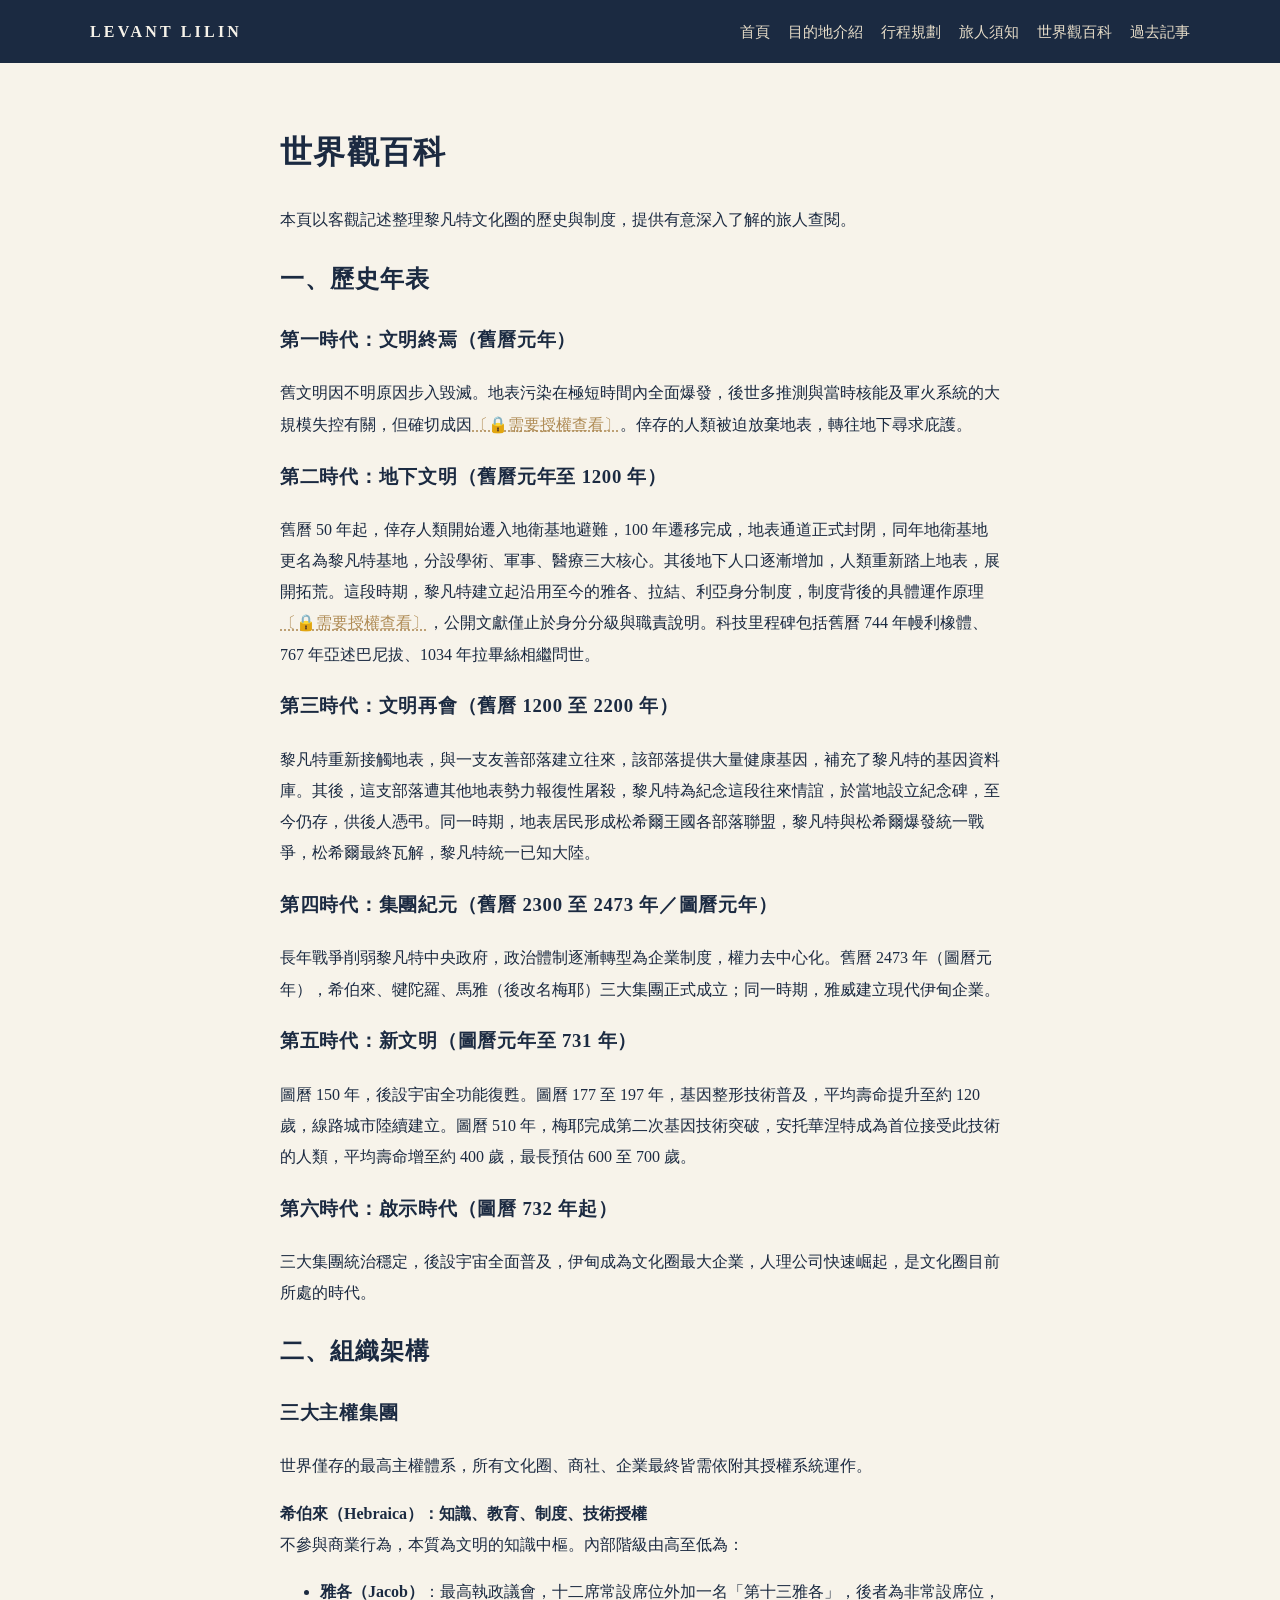
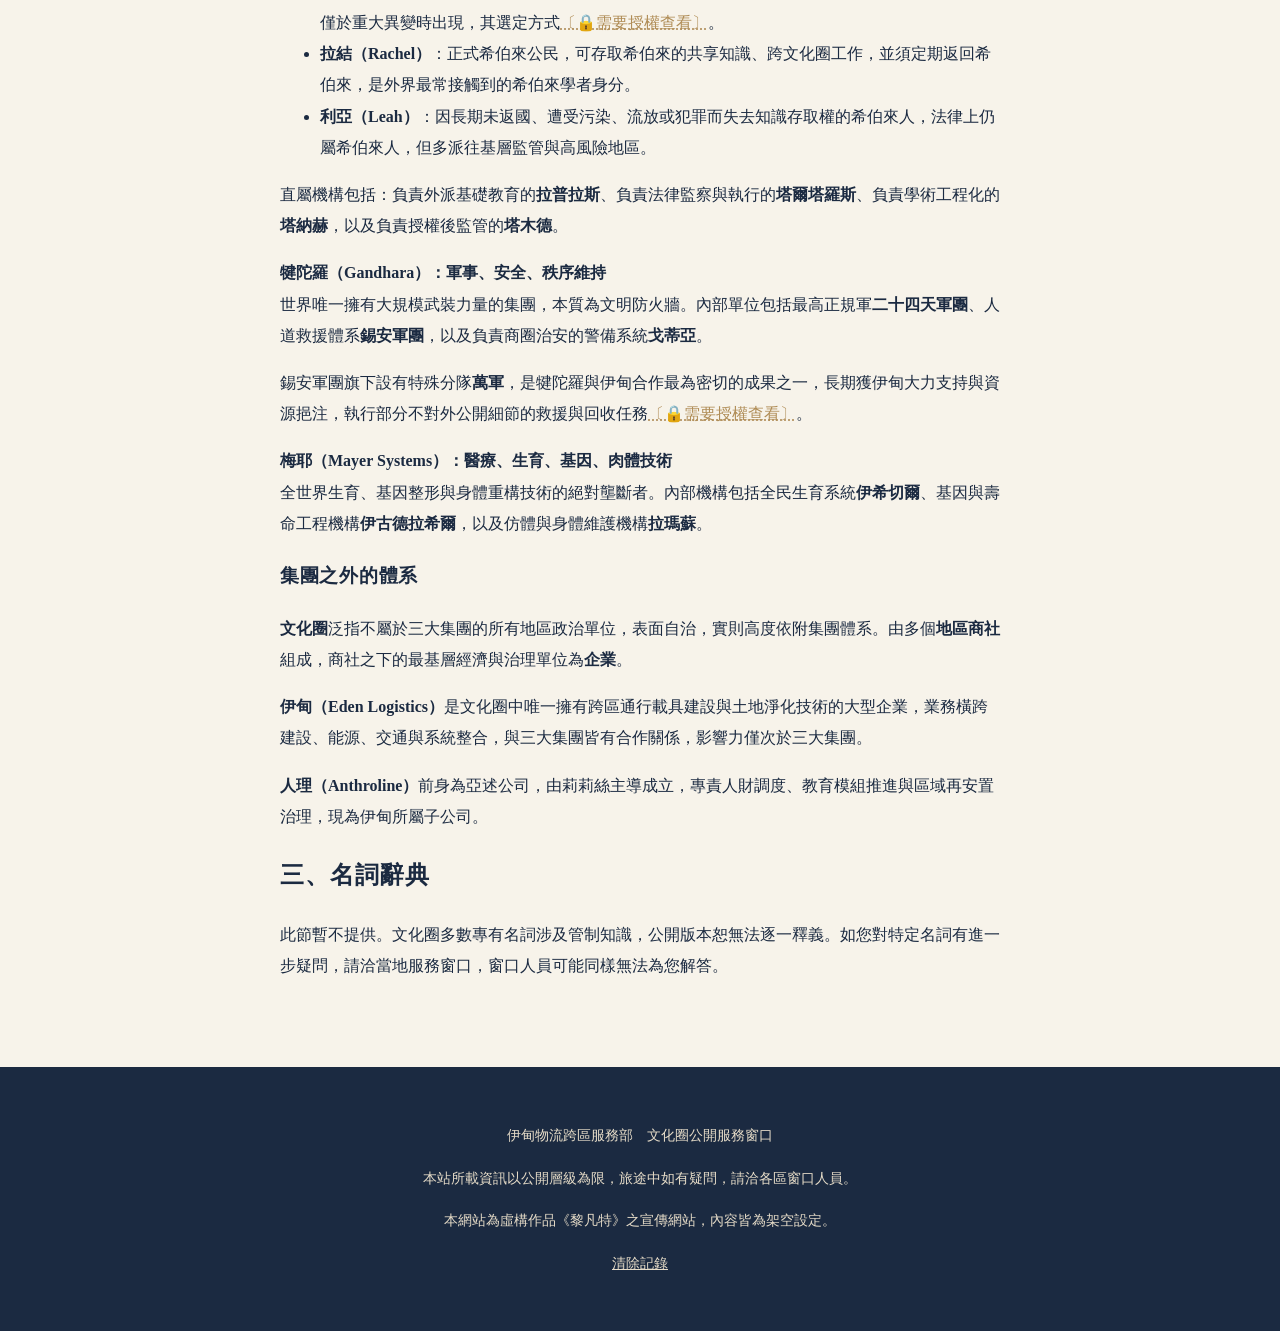
==== wiki.html @ 75d7ca7c "建立黎凡特靜態網站初版 Co-Authored-By: Claude Sonnet 5.5 <noreply@anthropic.com> Claude-Session: https://claude" ====
<!doctype html>
<html lang="zh-Hant"><head><meta charset="utf-8">
<meta name="viewport" content="width=device-width,initial-scale=1">
<meta name="robots" content="noindex">
<title>世界觀百科｜黎凡特文化圈・旅人指南</title>
<link rel="stylesheet" href="assets/style.css"></head>
<body data-page="wiki">
<header class="site"><div class="bar"><a class="brand" href="index.html">LEVANT LILIN</a><nav><a href="index.html">首頁</a><a href="destinations.html">目的地介紹</a><a href="itinerary.html">行程規劃</a><a href="rules.html">旅人須知</a><a href="wiki.html">世界觀百科</a><a href="chronicle.html">過去記事</a><a href="archive.html" class="needs-archive" style="display:none">機密檔案室</a></nav></div></header>

<main><h1>世界觀百科</h1>
<p>本頁以客觀記述整理黎凡特文化圈的歷史與制度，提供有意深入了解的旅人查閱。</p>
<h2>一、歷史年表</h2>
<h3>第一時代：文明終焉（舊曆元年）</h3>
<p>舊文明因不明原因步入毀滅。地表污染在極短時間內全面爆發，後世多推測與當時核能及軍火系統的大規模失控有關，但確切成因<a href="#" class="lock" data-lock="l1">〔🔒需要授權查看〕</a>。倖存的人類被迫放棄地表，轉往地下尋求庇護。</p>
<h3>第二時代：地下文明（舊曆元年至 1200 年）</h3>
<p>舊曆 50 年起，倖存人類開始遷入地衛基地避難，100 年遷移完成，地表通道正式封閉，同年地衛基地更名為黎凡特基地，分設學術、軍事、醫療三大核心。其後地下人口逐漸增加，人類重新踏上地表，展開拓荒。這段時期，黎凡特建立起沿用至今的雅各、拉結、利亞身分制度，制度背後的具體運作原理<a href="#" class="lock" data-lock="l2">〔🔒需要授權查看〕</a>，公開文獻僅止於身分分級與職責說明。科技里程碑包括舊曆 744 年幔利橡體、767 年亞述巴尼拔、1034 年拉畢絲相繼問世。</p>
<h3>第三時代：文明再會（舊曆 1200 至 2200 年）</h3>
<p>黎凡特重新接觸地表，與一支友善部落建立往來，該部落提供大量健康基因，補充了黎凡特的基因資料庫。其後，這支部落遭其他地表勢力報復性屠殺，黎凡特為紀念這段往來情誼，於當地設立紀念碑，至今仍存，供後人憑弔。同一時期，地表居民形成松希爾王國各部落聯盟，黎凡特與松希爾爆發統一戰爭，松希爾最終瓦解，黎凡特統一已知大陸。</p>
<h3>第四時代：集團紀元（舊曆 2300 至 2473 年／圖曆元年）</h3>
<p>長年戰爭削弱黎凡特中央政府，政治體制逐漸轉型為企業制度，權力去中心化。舊曆 2473 年（圖曆元年），希伯來、犍陀羅、馬雅（後改名梅耶）三大集團正式成立；同一時期，雅威建立現代伊甸企業。</p>
<h3>第五時代：新文明（圖曆元年至 731 年）</h3>
<p>圖曆 150 年，後設宇宙全功能復甦。圖曆 177 至 197 年，基因整形技術普及，平均壽命提升至約 120 歲，線路城市陸續建立。圖曆 510 年，梅耶完成第二次基因技術突破，安托華涅特成為首位接受此技術的人類，平均壽命增至約 400 歲，最長預估 600 至 700 歲。</p>
<h3>第六時代：啟示時代（圖曆 732 年起）</h3>
<p>三大集團統治穩定，後設宇宙全面普及，伊甸成為文化圈最大企業，人理公司快速崛起，是文化圈目前所處的時代。</p>
<h2>二、組織架構</h2>
<h3>三大主權集團</h3>
<p>世界僅存的最高主權體系，所有文化圈、商社、企業最終皆需依附其授權系統運作。</p>
<p><strong>希伯來（Hebraica）：知識、教育、制度、技術授權</strong><br>不參與商業行為，本質為文明的知識中樞。內部階級由高至低為：</p>
<ul>
<li><strong>雅各（Jacob）</strong>：最高執政議會，十二席常設席位外加一名「第十三雅各」，後者為非常設席位，僅於重大異變時出現，其選定方式<a href="#" class="lock" data-lock="l3">〔🔒需要授權查看〕</a>。</li>
<li><strong>拉結（Rachel）</strong>：正式希伯來公民，可存取希伯來的共享知識、跨文化圈工作，並須定期返回希伯來，是外界最常接觸到的希伯來學者身分。</li>
<li><strong>利亞（Leah）</strong>：因長期未返國、遭受污染、流放或犯罪而失去知識存取權的希伯來人，法律上仍屬希伯來人，但多派往基層監管與高風險地區。</li></ul>
<p>直屬機構包括：負責外派基礎教育的<strong>拉普拉斯</strong>、負責法律監察與執行的<strong>塔爾塔羅斯</strong>、負責學術工程化的<strong>塔納赫</strong>，以及負責授權後監管的<strong>塔木德</strong>。</p>
<p><strong>犍陀羅（Gandhara）：軍事、安全、秩序維持</strong><br>世界唯一擁有大規模武裝力量的集團，本質為文明防火牆。內部單位包括最高正規軍<strong>二十四天軍團</strong>、人道救援體系<strong>錫安軍團</strong>，以及負責商圈治安的警備系統<strong>戈蒂亞</strong>。</p>
<p>錫安軍團旗下設有特殊分隊<strong>萬軍</strong>，是犍陀羅與伊甸合作最為密切的成果之一，長期獲伊甸大力支持與資源挹注，執行部分不對外公開細節的救援與回收任務<a href="#" class="lock" data-lock="l4">〔🔒需要授權查看〕</a>。</p>
<p><strong>梅耶（Mayer Systems）：醫療、生育、基因、肉體技術</strong><br>全世界生育、基因整形與身體重構技術的絕對壟斷者。內部機構包括全民生育系統<strong>伊希切爾</strong>、基因與壽命工程機構<strong>伊古德拉希爾</strong>，以及仿體與身體維護機構<strong>拉瑪蘇</strong>。</p>
<h3>集團之外的體系</h3>
<p><strong>文化圈</strong>泛指不屬於三大集團的所有地區政治單位，表面自治，實則高度依附集團體系。由多個<strong>地區商社</strong>組成，商社之下的最基層經濟與治理單位為<strong>企業</strong>。</p>
<p><strong>伊甸（Eden Logistics）</strong>是文化圈中唯一擁有跨區通行載具建設與土地淨化技術的大型企業，業務橫跨建設、能源、交通與系統整合，與三大集團皆有合作關係，影響力僅次於三大集團。</p>
<p><strong>人理（Anthroline）</strong>前身為亞述公司，由莉莉絲主導成立，專責人財調度、教育模組推進與區域再安置治理，現為伊甸所屬子公司。</p>
<h2>三、名詞辭典</h2>
<p>此節暫不提供。文化圈多數專有名詞涉及管制知識，公開版本恕無法逐一釋義。如您對特定名詞有進一步疑問，請洽當地服務窗口，窗口人員可能同樣無法為您解答。</p></main>
<footer class="site">
<p>伊甸物流跨區服務部　文化圈公開服務窗口</p>
<p>本站所載資訊以公開層級為限，旅途中如有疑問，請洽各區窗口人員。</p>
<p>本網站為虛構作品《黎凡特》之宣傳網站，內容皆為架空設定。</p>
<p><a href="#" id="reset">清除記錄</a></p>
</footer>
<script src="assets/site.js"></script>
</body></html>
---- assets/style.css ----
:root{
  --bg:#F7F3EA;--sand:#E6DCC8;--gold:#B08D57;--ink:#1B2A41;--teal:#2F5D62;
  --text:#1B2A41;--link:#2F5D62;--head-bg:#1B2A41;--head-text:#F7F3EA;
}
body.corrupt{
  --bg:#0d0a0a;--sand:#241616;--gold:#b3202a;--ink:#d9cdb8;--teal:#7fa38a;
  --text:#cbbfa9;--link:#b3202a;--head-bg:#150b0b;--head-text:#d9cdb8;
}
*{box-sizing:border-box}
html{scroll-behavior:smooth}
body{margin:0;background:var(--bg);color:var(--text);
  font-family:"Noto Serif TC","Songti TC","PMingLiU",serif;line-height:1.95;
  transition:background .6s,color .6s}
a{color:var(--link)}
header.site{background:var(--head-bg);color:var(--head-text);padding:16px 20px}
header.site .bar{max-width:1100px;margin:0 auto;display:flex;flex-wrap:wrap;
  justify-content:space-between;align-items:center;gap:10px}
header.site .brand{letter-spacing:.2em;font-weight:600;color:var(--head-text);text-decoration:none}
header.site nav a{color:var(--sand);text-decoration:none;margin-left:18px;font-size:.95rem}
header.site nav a:hover{color:var(--gold)}
body.corrupt header.site nav a{color:#9c8c74}
.hero{background:linear-gradient(135deg,#1B2A41 0%,#2F5D62 60%,#B08D57 100%);
  color:#F7F3EA;text-align:center;padding:110px 20px;transition:background .6s}
body.corrupt .hero{background:linear-gradient(135deg,#0d0a0a 0%,#3a0f12 60%,#7a1018 100%)}
.hero h1{letter-spacing:.2em;margin:0 0 14px;font-size:2rem}
.hero p{color:var(--sand);margin:0 0 24px}
.btn{display:inline-block;background:#F7F3EA;color:#1B2A41;padding:8px 22px;
  text-decoration:none;border:0;cursor:pointer;font:inherit}
.btn.dark{background:var(--ink);color:var(--bg)}
main{max-width:760px;margin:0 auto;padding:36px 20px 70px}
h1,h2,h3{font-weight:600;letter-spacing:.04em}
blockquote{margin:22px 0;padding:6px 18px;border-left:3px solid var(--gold);background:rgba(176,141,87,.12)}
hr{border:0;border-top:1px solid var(--gold);margin:30px 0}
table{border-collapse:collapse;width:100%;margin:18px 0}
th,td{border:1px solid var(--gold);padding:8px 10px;text-align:left;vertical-align:top}
.sub{opacity:.8;font-style:italic}
a.lock{color:var(--gold);cursor:pointer;text-decoration:underline dotted}
span.revealed{color:var(--gold);border-bottom:1px solid var(--gold)}
footer.site{background:var(--head-bg);color:var(--sand);text-align:center;
  padding:40px 20px;font-size:.9rem}
footer.site a{color:var(--sand)}
/* 機密檔案室 */
.archive{color:#e8e1cf}
body:not(.corrupt) .archive{color:var(--text)}
.tier{margin:28px 0;padding:16px 20px;border:1px solid var(--gold);background:rgba(0,0,0,.25)}
.tier h3{margin-top:0}
.tier .masked{letter-spacing:.08em;word-break:break-all;color:#8a7c66}
/* 彈窗 */
#modal{position:fixed;inset:0;background:rgba(0,0,0,.72);display:none;
  align-items:center;justify-content:center;z-index:50;padding:16px}
#modal.open{display:flex}
#modal .box{background:#171210;color:#e8e1cf;max-width:620px;width:100%;
  max-height:90vh;overflow:auto;padding:24px 26px;border:1px solid #b08d57}
#modal h3{margin-top:0;color:#e8c98f}
#modal button{font:inherit;background:#b08d57;color:#171210;border:0;padding:6px 16px;
  cursor:pointer;margin:6px 6px 0 0}
#modal button.ghost{background:transparent;color:#b08d57;border:1px solid #b08d57}
#modal canvas{width:100%;background:#0b0908;border:1px solid #3a2f24}
#modal select,#modal input[type=range]{font:inherit}
#modal table{color:#e8c98f}
#modal .msg{margin-top:12px;min-height:1.6em;color:#e8c98f}
#modal .bad{color:#e07a7a}
#modal .ok{color:#8fd1a3}
.edge,.card{display:flex;align-items:center;gap:10px;margin:6px 0}
@keyframes glitch{0%{filter:none}20%{filter:hue-rotate(90deg) contrast(1.6);transform:translateX(3px)}
  40%{filter:invert(1);transform:translateX(-4px)}60%{filter:none}80%{filter:hue-rotate(200deg);
  transform:skewX(2deg)}100%{filter:none;transform:none}}
body.glitching{animation:glitch .9s linear}
@media(max-width:600px){header.site nav a{margin:0 12px 0 0}.hero h1{font-size:1.5rem}}
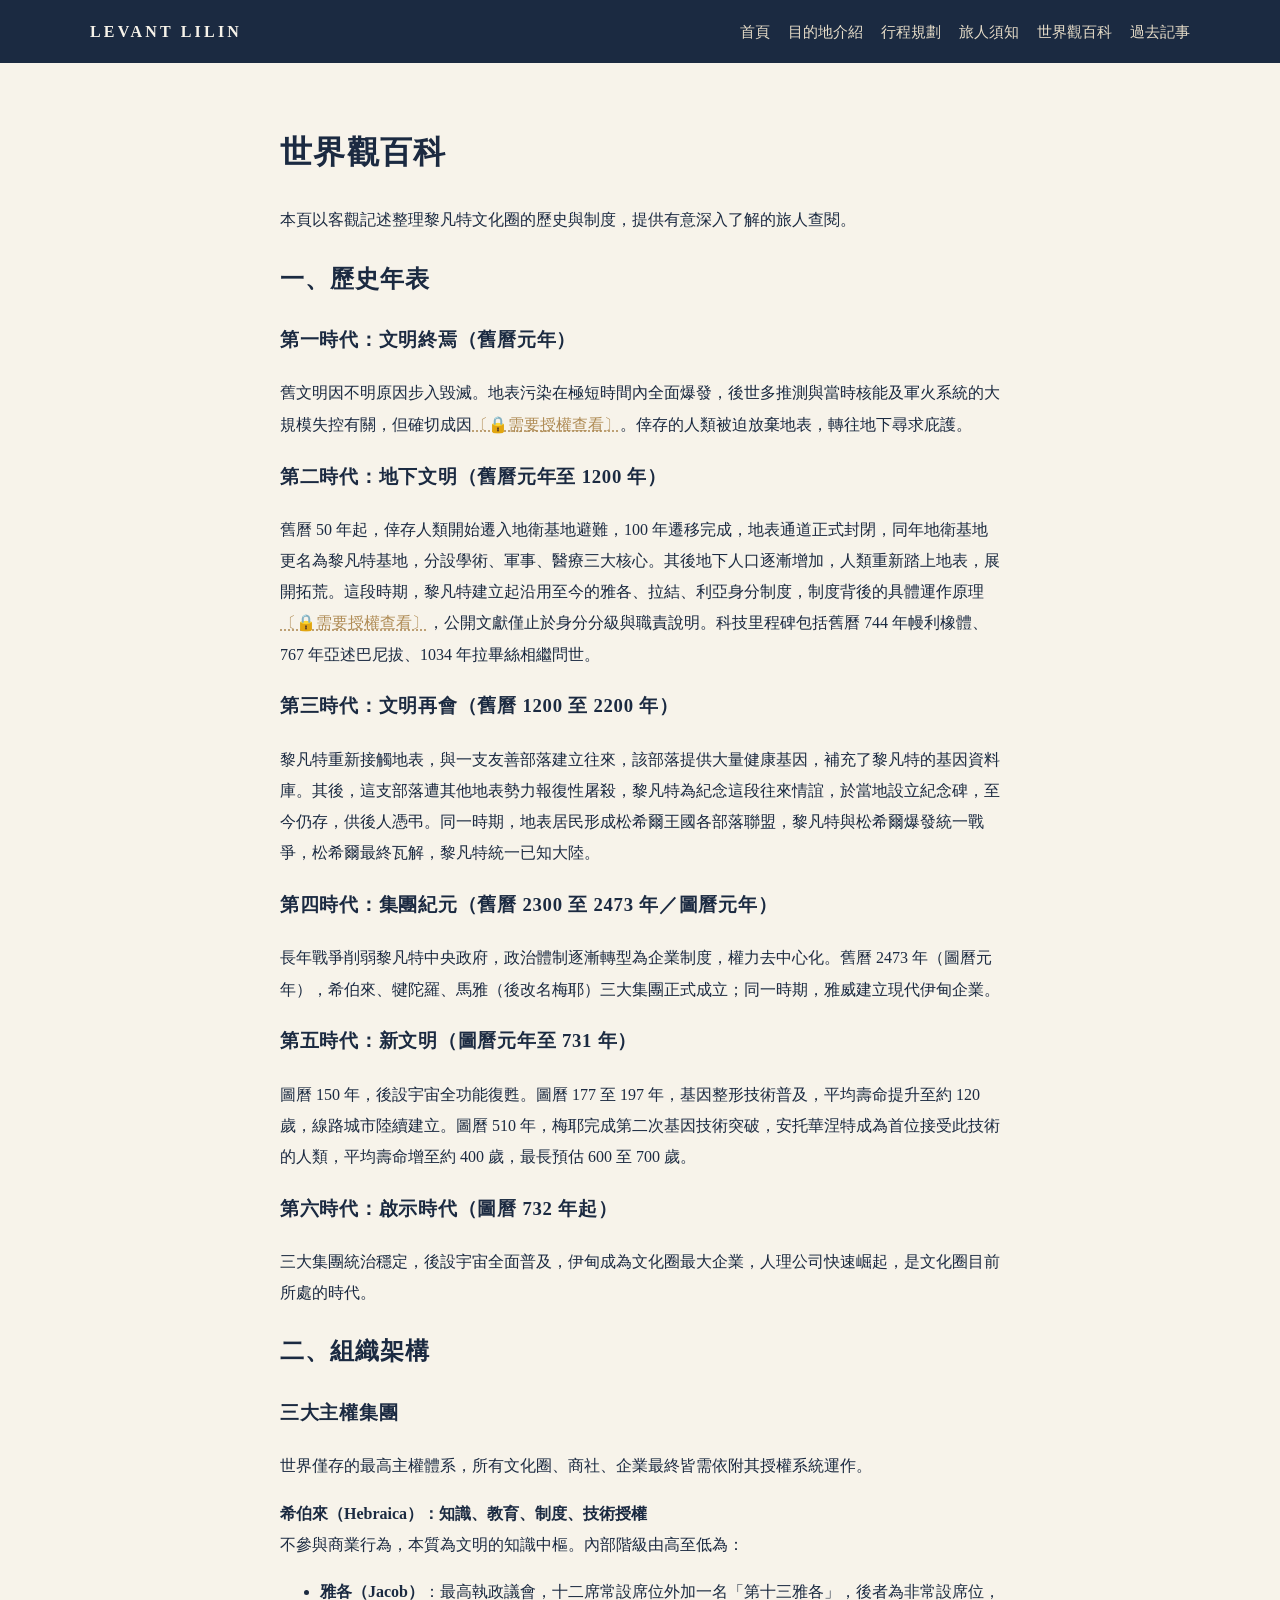
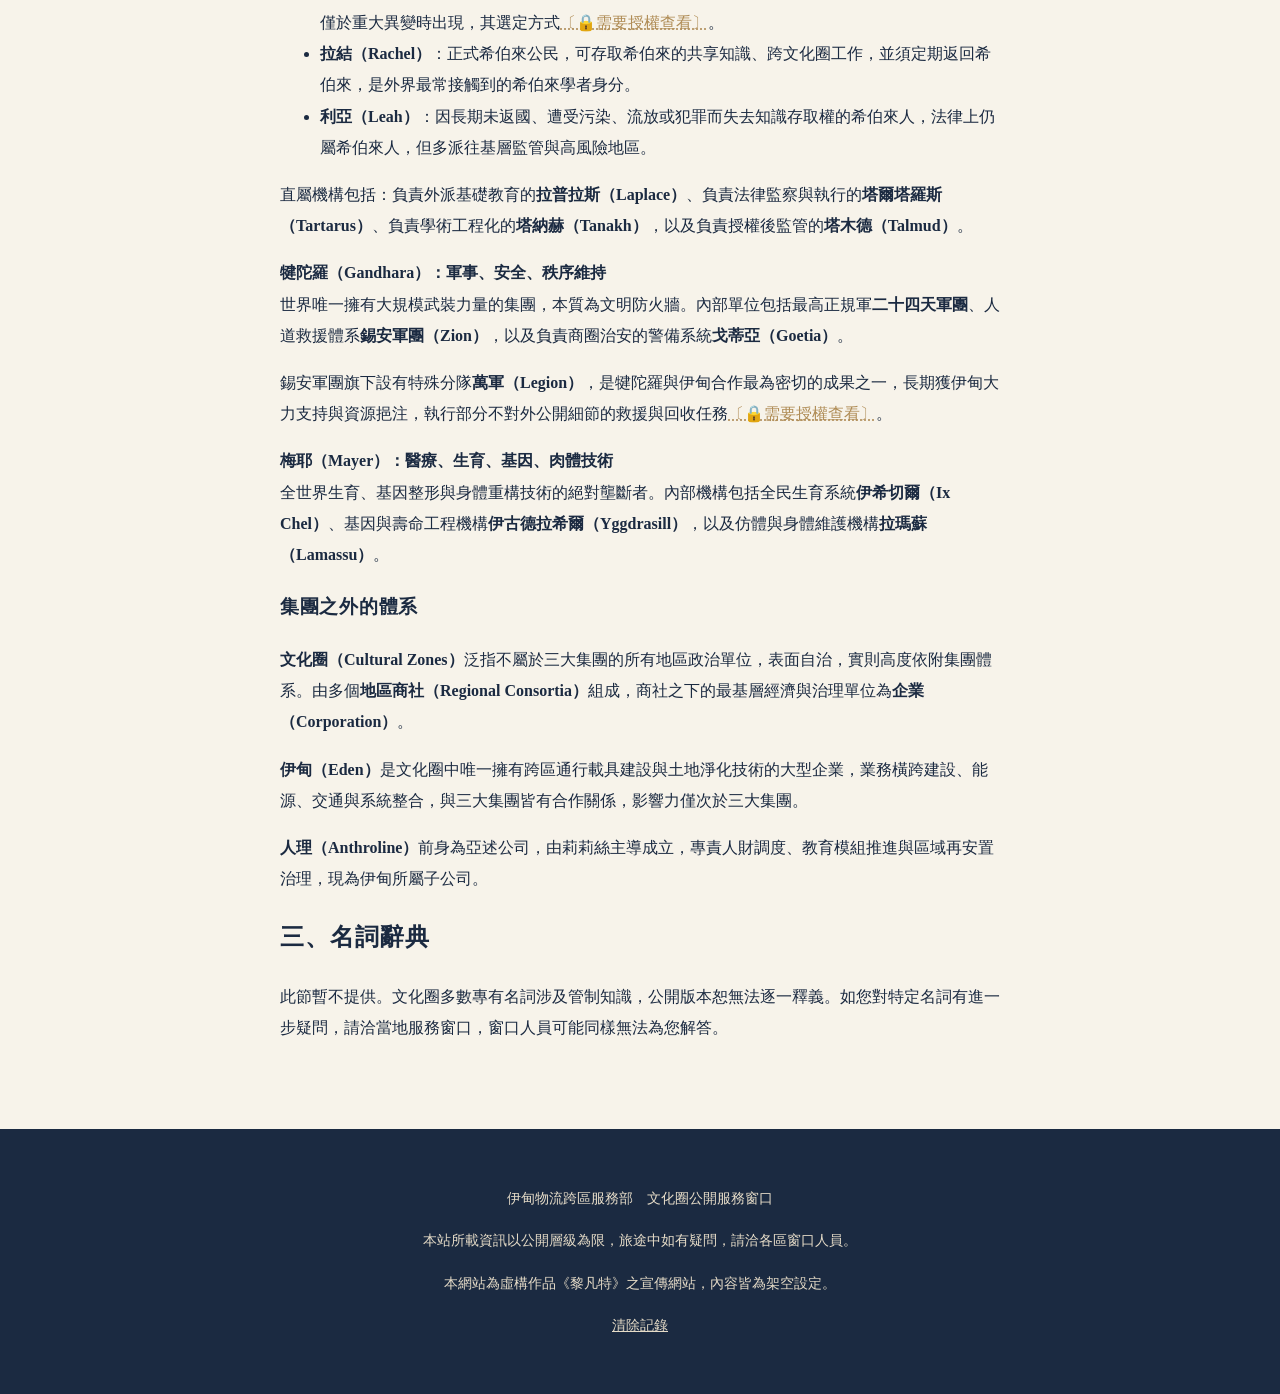
==== commit d9785aee: "百科英文名稱依原稿標註，移除自加的 Systems、Logistics Co-Authored-By: Claude Sonnet 5.5 <noreply@anthropic.com> Claude" ====
--- a/wiki.html
+++ b/wiki.html
@@ -30,13 +30,13 @@
 <li><strong>雅各（Jacob）</strong>：最高執政議會，十二席常設席位外加一名「第十三雅各」，後者為非常設席位，僅於重大異變時出現，其選定方式<a href="#" class="lock" data-lock="l3">〔🔒需要授權查看〕</a>。</li>
 <li><strong>拉結（Rachel）</strong>：正式希伯來公民，可存取希伯來的共享知識、跨文化圈工作，並須定期返回希伯來，是外界最常接觸到的希伯來學者身分。</li>
 <li><strong>利亞（Leah）</strong>：因長期未返國、遭受污染、流放或犯罪而失去知識存取權的希伯來人，法律上仍屬希伯來人，但多派往基層監管與高風險地區。</li></ul>
-<p>直屬機構包括：負責外派基礎教育的<strong>拉普拉斯</strong>、負責法律監察與執行的<strong>塔爾塔羅斯</strong>、負責學術工程化的<strong>塔納赫</strong>，以及負責授權後監管的<strong>塔木德</strong>。</p>
-<p><strong>犍陀羅（Gandhara）：軍事、安全、秩序維持</strong><br>世界唯一擁有大規模武裝力量的集團，本質為文明防火牆。內部單位包括最高正規軍<strong>二十四天軍團</strong>、人道救援體系<strong>錫安軍團</strong>，以及負責商圈治安的警備系統<strong>戈蒂亞</strong>。</p>
-<p>錫安軍團旗下設有特殊分隊<strong>萬軍</strong>，是犍陀羅與伊甸合作最為密切的成果之一，長期獲伊甸大力支持與資源挹注，執行部分不對外公開細節的救援與回收任務<a href="#" class="lock" data-lock="l4">〔🔒需要授權查看〕</a>。</p>
-<p><strong>梅耶（Mayer Systems）：醫療、生育、基因、肉體技術</strong><br>全世界生育、基因整形與身體重構技術的絕對壟斷者。內部機構包括全民生育系統<strong>伊希切爾</strong>、基因與壽命工程機構<strong>伊古德拉希爾</strong>，以及仿體與身體維護機構<strong>拉瑪蘇</strong>。</p>
+<p>直屬機構包括：負責外派基礎教育的<strong>拉普拉斯（Laplace）</strong>、負責法律監察與執行的<strong>塔爾塔羅斯（Tartarus）</strong>、負責學術工程化的<strong>塔納赫（Tanakh）</strong>，以及負責授權後監管的<strong>塔木德（Talmud）</strong>。</p>
+<p><strong>犍陀羅（Gandhara）：軍事、安全、秩序維持</strong><br>世界唯一擁有大規模武裝力量的集團，本質為文明防火牆。內部單位包括最高正規軍<strong>二十四天軍團</strong>、人道救援體系<strong>錫安軍團（Zion）</strong>，以及負責商圈治安的警備系統<strong>戈蒂亞（Goetia）</strong>。</p>
+<p>錫安軍團旗下設有特殊分隊<strong>萬軍（Legion）</strong>，是犍陀羅與伊甸合作最為密切的成果之一，長期獲伊甸大力支持與資源挹注，執行部分不對外公開細節的救援與回收任務<a href="#" class="lock" data-lock="l4">〔🔒需要授權查看〕</a>。</p>
+<p><strong>梅耶（Mayer）：醫療、生育、基因、肉體技術</strong><br>全世界生育、基因整形與身體重構技術的絕對壟斷者。內部機構包括全民生育系統<strong>伊希切爾（Ix Chel）</strong>、基因與壽命工程機構<strong>伊古德拉希爾（Yggdrasill）</strong>，以及仿體與身體維護機構<strong>拉瑪蘇（Lamassu）</strong>。</p>
 <h3>集團之外的體系</h3>
-<p><strong>文化圈</strong>泛指不屬於三大集團的所有地區政治單位，表面自治，實則高度依附集團體系。由多個<strong>地區商社</strong>組成，商社之下的最基層經濟與治理單位為<strong>企業</strong>。</p>
-<p><strong>伊甸（Eden Logistics）</strong>是文化圈中唯一擁有跨區通行載具建設與土地淨化技術的大型企業，業務橫跨建設、能源、交通與系統整合，與三大集團皆有合作關係，影響力僅次於三大集團。</p>
+<p><strong>文化圈（Cultural Zones）</strong>泛指不屬於三大集團的所有地區政治單位，表面自治，實則高度依附集團體系。由多個<strong>地區商社（Regional Consortia）</strong>組成，商社之下的最基層經濟與治理單位為<strong>企業（Corporation）</strong>。</p>
+<p><strong>伊甸（Eden）</strong>是文化圈中唯一擁有跨區通行載具建設與土地淨化技術的大型企業，業務橫跨建設、能源、交通與系統整合，與三大集團皆有合作關係，影響力僅次於三大集團。</p>
 <p><strong>人理（Anthroline）</strong>前身為亞述公司，由莉莉絲主導成立，專責人財調度、教育模組推進與區域再安置治理，現為伊甸所屬子公司。</p>
 <h2>三、名詞辭典</h2>
 <p>此節暫不提供。文化圈多數專有名詞涉及管制知識，公開版本恕無法逐一釋義。如您對特定名詞有進一步疑問，請洽當地服務窗口，窗口人員可能同樣無法為您解答。</p></main>
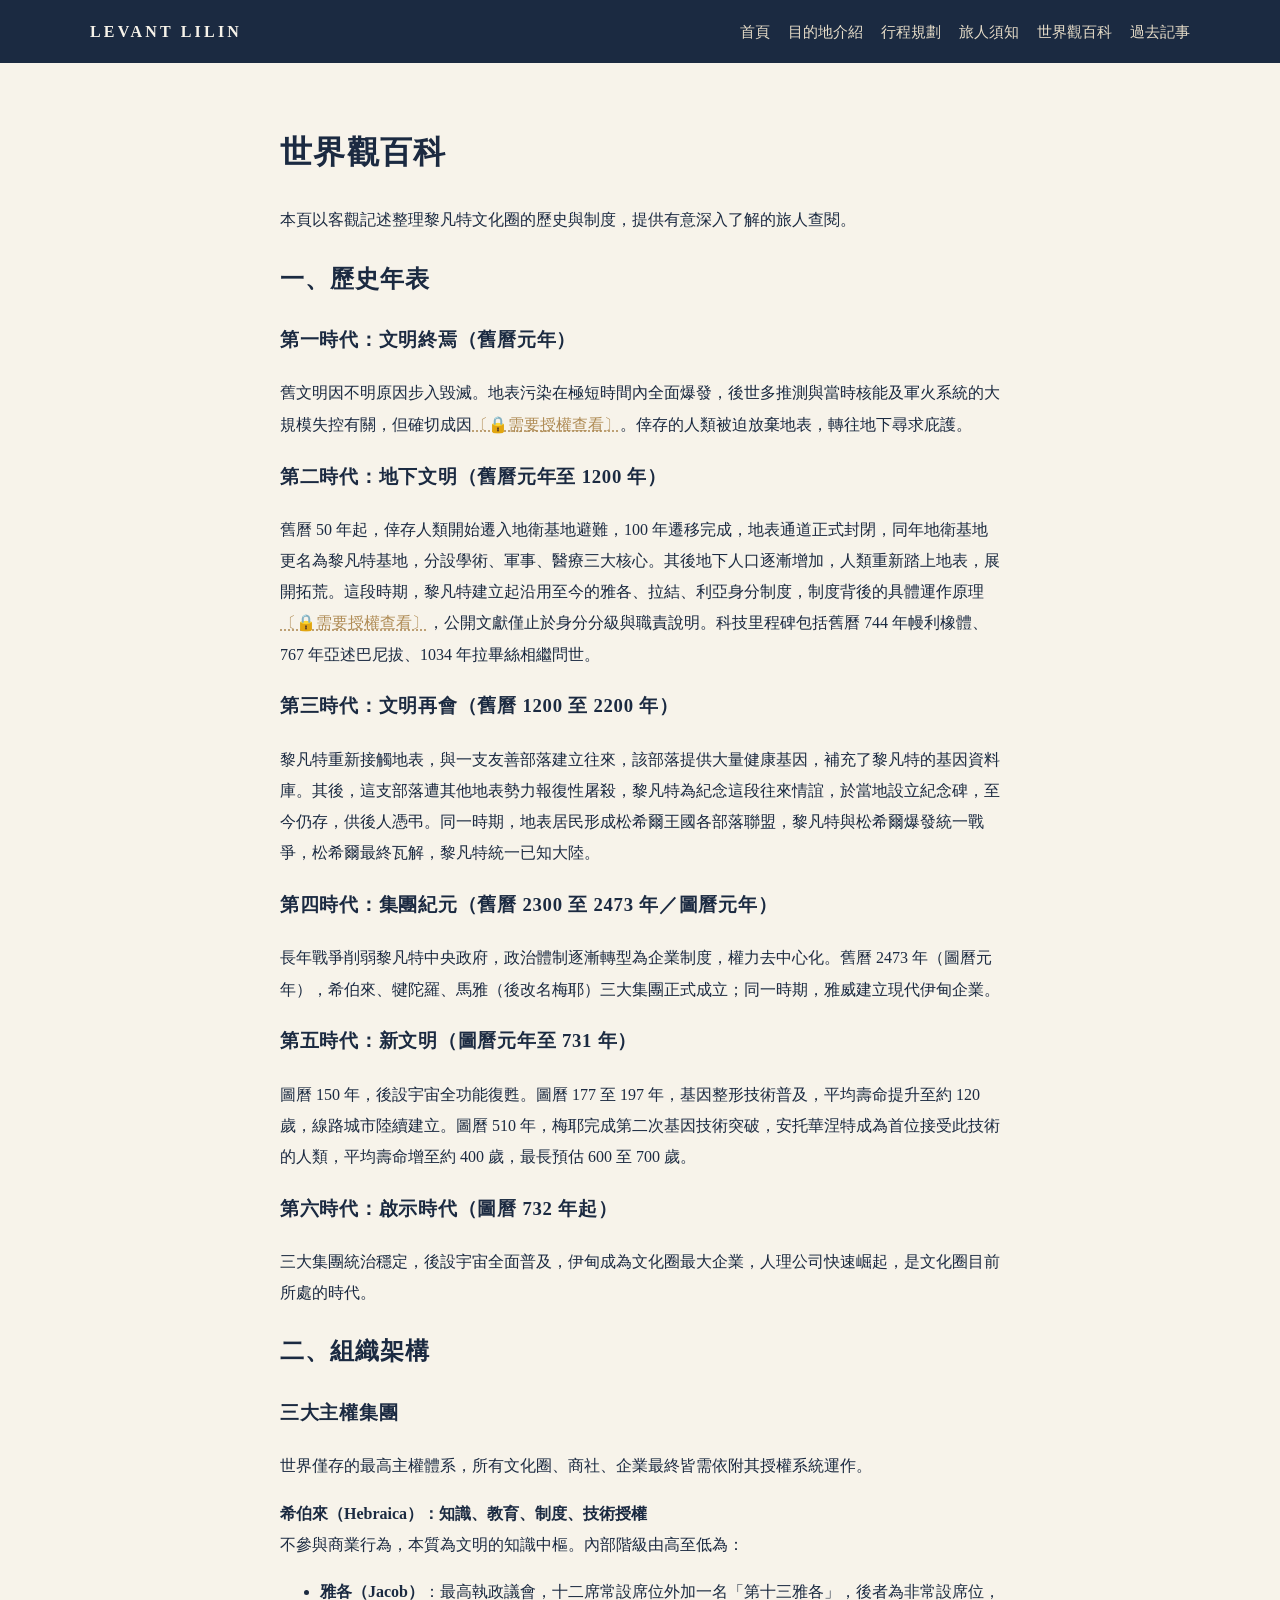
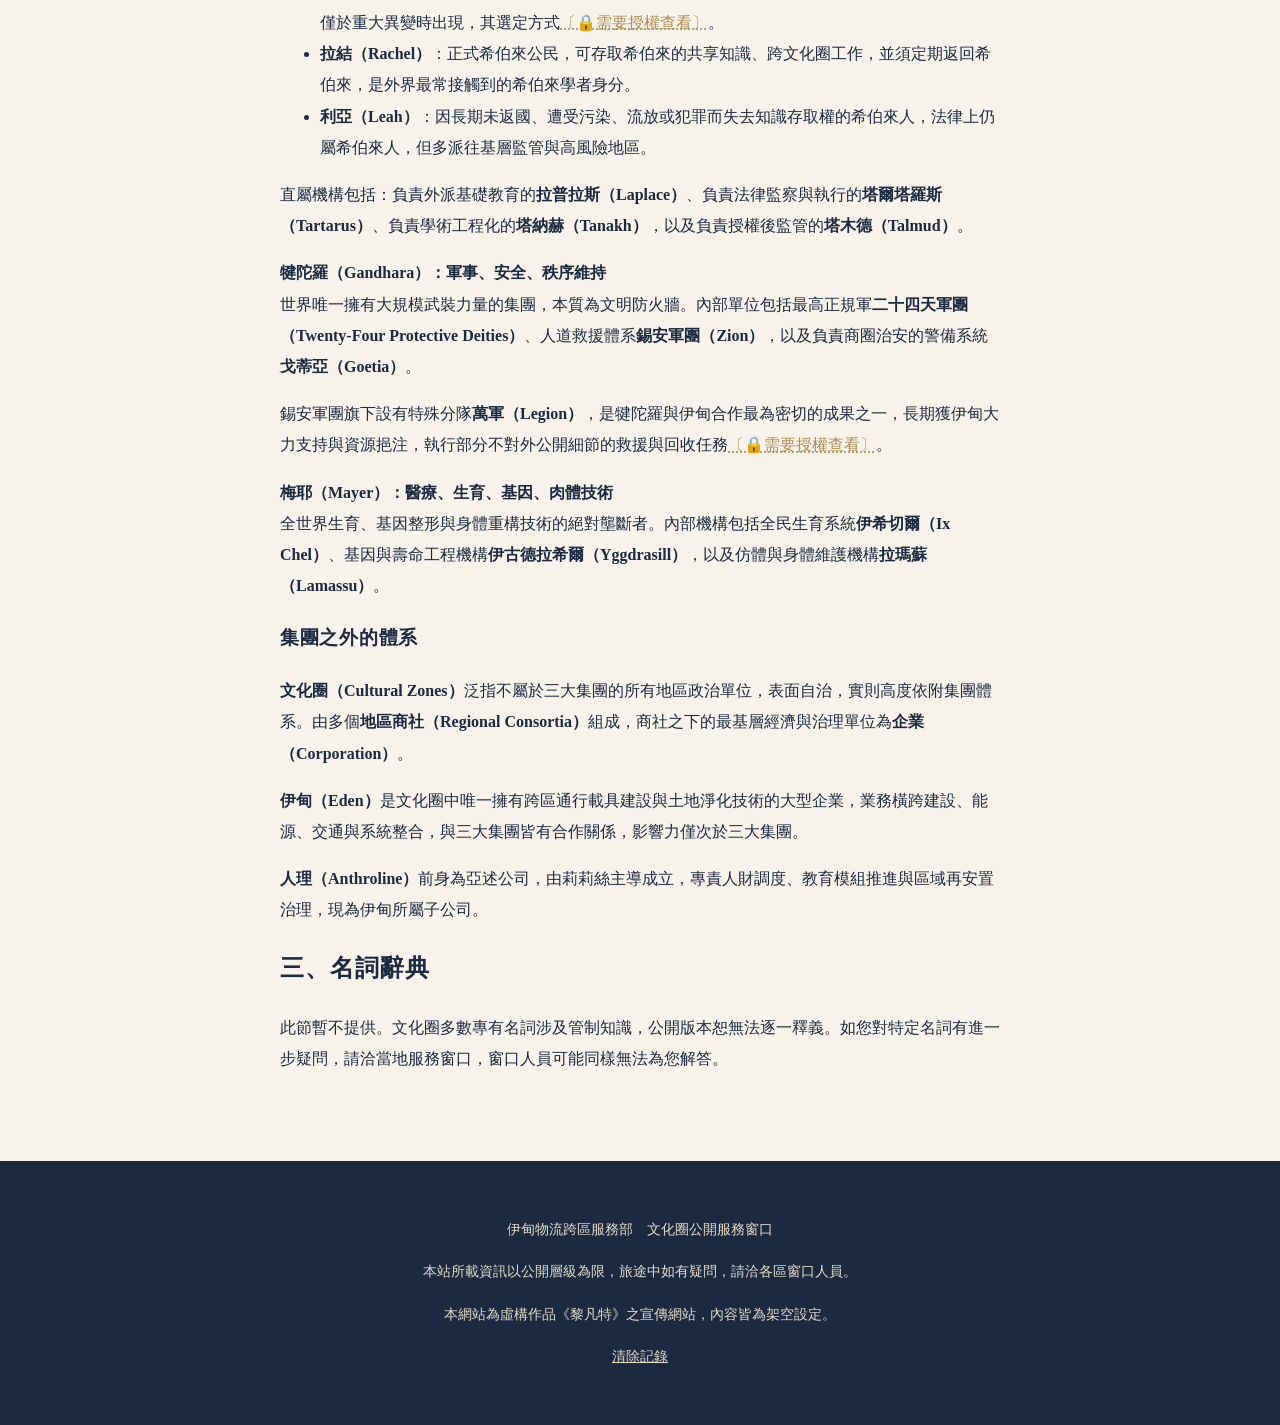
==== commit 7a7186c6: "二十四天軍團補上英文名 Co-Authored-By: Claude Sonnet 5.5 <noreply@anthropic.com> Claude-Session: https://claude" ====
--- a/wiki.html
+++ b/wiki.html
@@ -31,7 +31,7 @@
 <li><strong>拉結（Rachel）</strong>：正式希伯來公民，可存取希伯來的共享知識、跨文化圈工作，並須定期返回希伯來，是外界最常接觸到的希伯來學者身分。</li>
 <li><strong>利亞（Leah）</strong>：因長期未返國、遭受污染、流放或犯罪而失去知識存取權的希伯來人，法律上仍屬希伯來人，但多派往基層監管與高風險地區。</li></ul>
 <p>直屬機構包括：負責外派基礎教育的<strong>拉普拉斯（Laplace）</strong>、負責法律監察與執行的<strong>塔爾塔羅斯（Tartarus）</strong>、負責學術工程化的<strong>塔納赫（Tanakh）</strong>，以及負責授權後監管的<strong>塔木德（Talmud）</strong>。</p>
-<p><strong>犍陀羅（Gandhara）：軍事、安全、秩序維持</strong><br>世界唯一擁有大規模武裝力量的集團，本質為文明防火牆。內部單位包括最高正規軍<strong>二十四天軍團</strong>、人道救援體系<strong>錫安軍團（Zion）</strong>，以及負責商圈治安的警備系統<strong>戈蒂亞（Goetia）</strong>。</p>
+<p><strong>犍陀羅（Gandhara）：軍事、安全、秩序維持</strong><br>世界唯一擁有大規模武裝力量的集團，本質為文明防火牆。內部單位包括最高正規軍<strong>二十四天軍團（Twenty-Four Protective Deities）</strong>、人道救援體系<strong>錫安軍團（Zion）</strong>，以及負責商圈治安的警備系統<strong>戈蒂亞（Goetia）</strong>。</p>
 <p>錫安軍團旗下設有特殊分隊<strong>萬軍（Legion）</strong>，是犍陀羅與伊甸合作最為密切的成果之一，長期獲伊甸大力支持與資源挹注，執行部分不對外公開細節的救援與回收任務<a href="#" class="lock" data-lock="l4">〔🔒需要授權查看〕</a>。</p>
 <p><strong>梅耶（Mayer）：醫療、生育、基因、肉體技術</strong><br>全世界生育、基因整形與身體重構技術的絕對壟斷者。內部機構包括全民生育系統<strong>伊希切爾（Ix Chel）</strong>、基因與壽命工程機構<strong>伊古德拉希爾（Yggdrasill）</strong>，以及仿體與身體維護機構<strong>拉瑪蘇（Lamassu）</strong>。</p>
 <h3>集團之外的體系</h3>
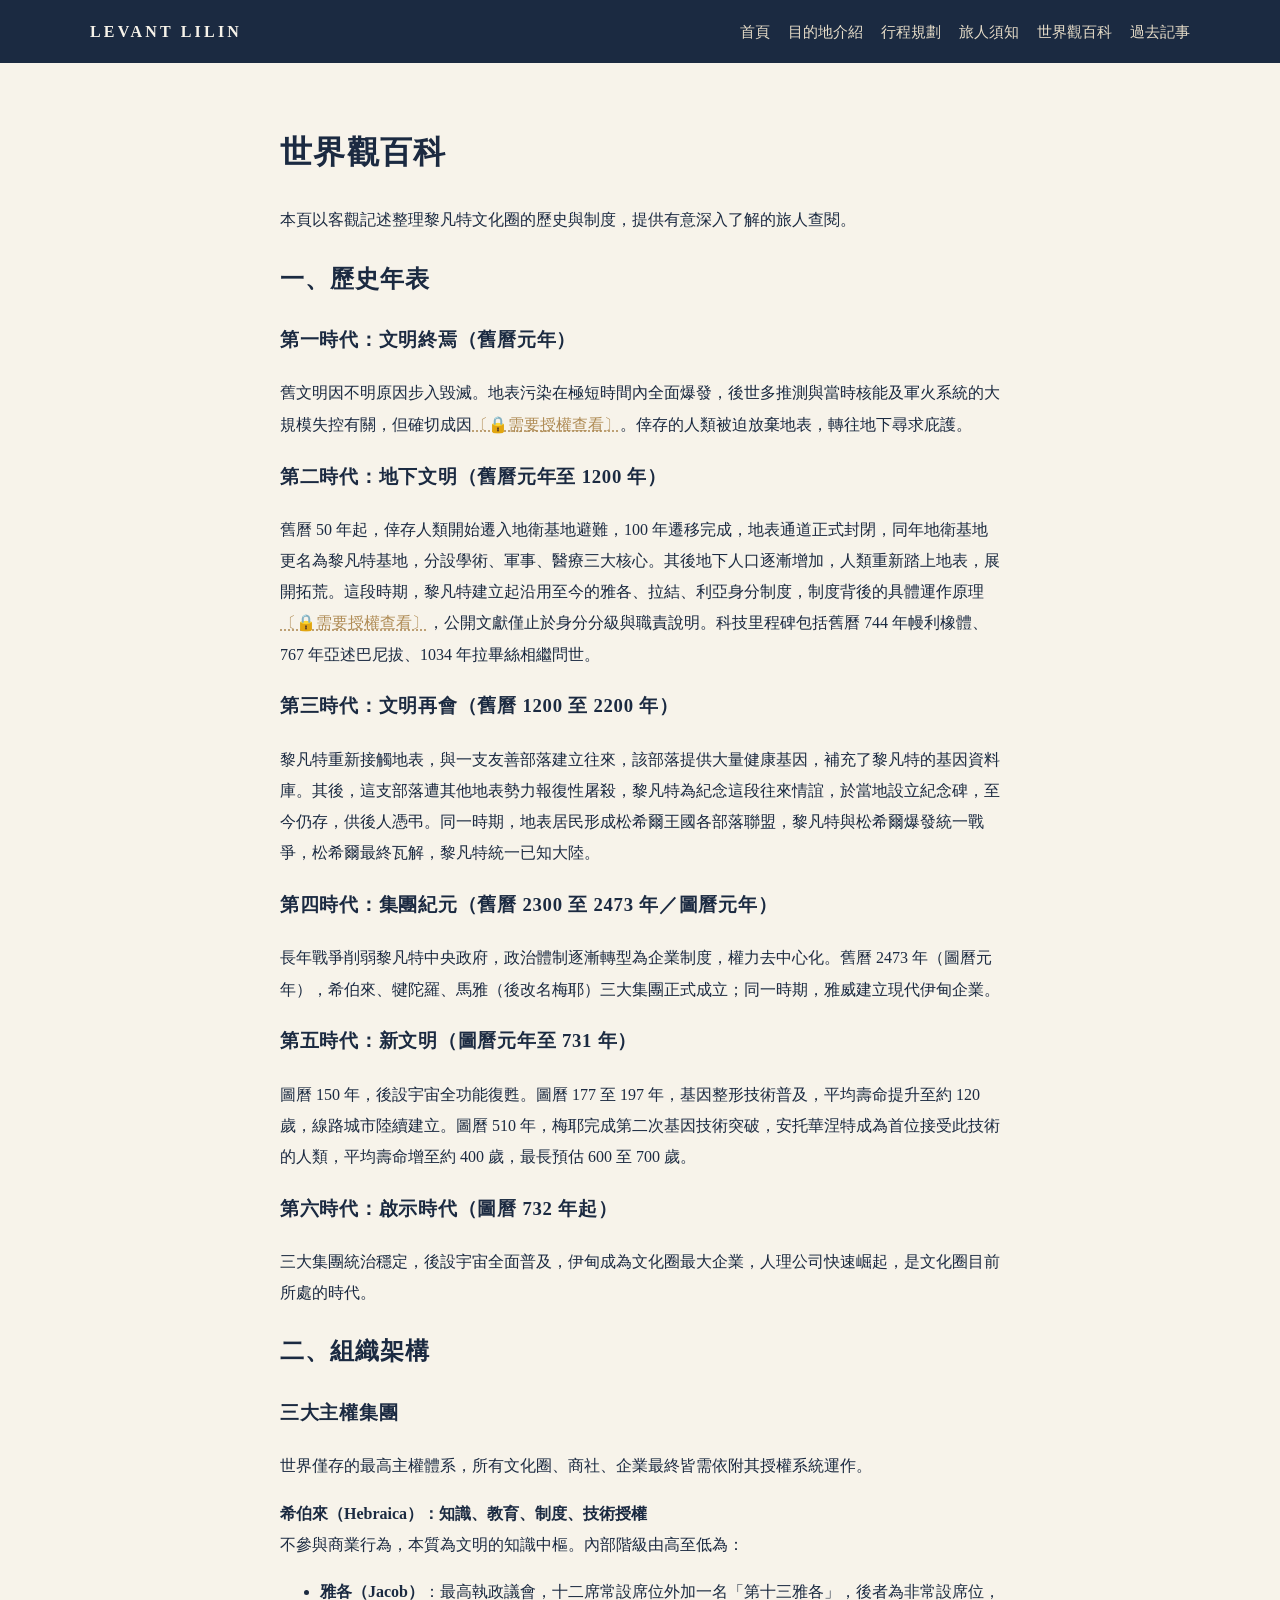
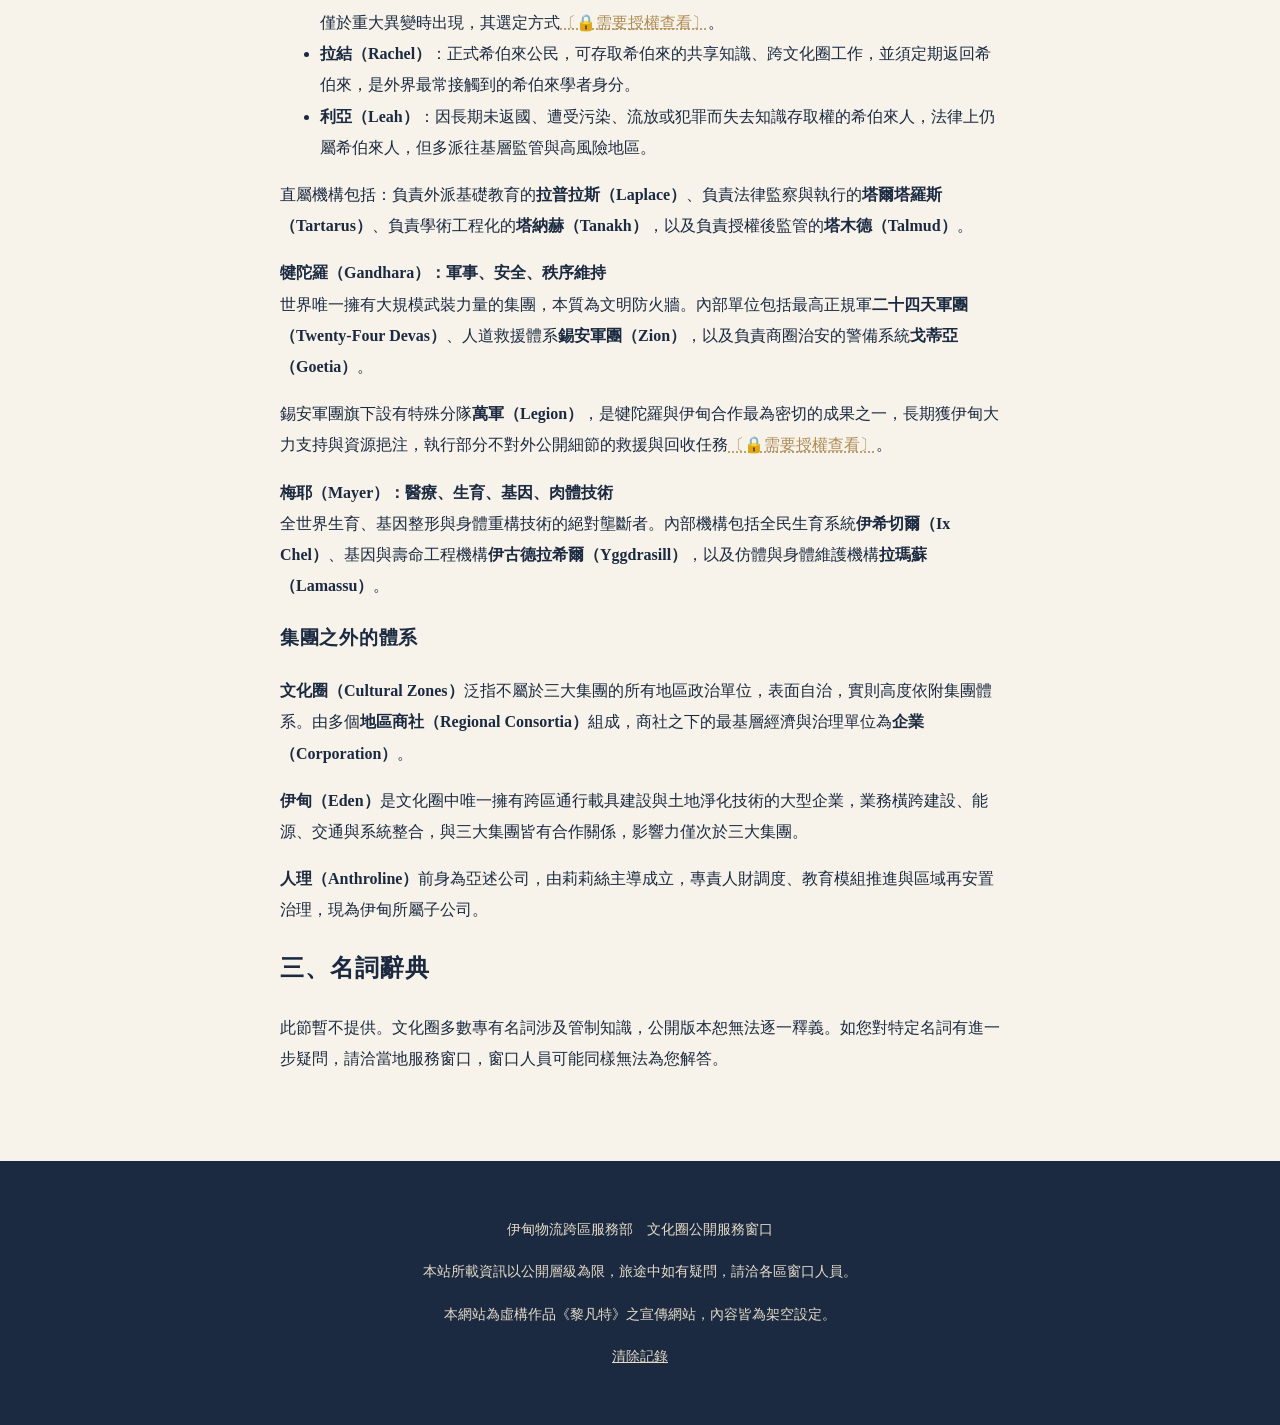
==== commit 5879126f: "二十四天軍團英文名改為 Twenty-Four Devas Co-Authored-By: Claude Sonnet 5.5 <noreply@anthropic.com> Claude-Sessi" ====
--- a/wiki.html
+++ b/wiki.html
@@ -31,7 +31,7 @@
 <li><strong>拉結（Rachel）</strong>：正式希伯來公民，可存取希伯來的共享知識、跨文化圈工作，並須定期返回希伯來，是外界最常接觸到的希伯來學者身分。</li>
 <li><strong>利亞（Leah）</strong>：因長期未返國、遭受污染、流放或犯罪而失去知識存取權的希伯來人，法律上仍屬希伯來人，但多派往基層監管與高風險地區。</li></ul>
 <p>直屬機構包括：負責外派基礎教育的<strong>拉普拉斯（Laplace）</strong>、負責法律監察與執行的<strong>塔爾塔羅斯（Tartarus）</strong>、負責學術工程化的<strong>塔納赫（Tanakh）</strong>，以及負責授權後監管的<strong>塔木德（Talmud）</strong>。</p>
-<p><strong>犍陀羅（Gandhara）：軍事、安全、秩序維持</strong><br>世界唯一擁有大規模武裝力量的集團，本質為文明防火牆。內部單位包括最高正規軍<strong>二十四天軍團（Twenty-Four Protective Deities）</strong>、人道救援體系<strong>錫安軍團（Zion）</strong>，以及負責商圈治安的警備系統<strong>戈蒂亞（Goetia）</strong>。</p>
+<p><strong>犍陀羅（Gandhara）：軍事、安全、秩序維持</strong><br>世界唯一擁有大規模武裝力量的集團，本質為文明防火牆。內部單位包括最高正規軍<strong>二十四天軍團（Twenty-Four Devas）</strong>、人道救援體系<strong>錫安軍團（Zion）</strong>，以及負責商圈治安的警備系統<strong>戈蒂亞（Goetia）</strong>。</p>
 <p>錫安軍團旗下設有特殊分隊<strong>萬軍（Legion）</strong>，是犍陀羅與伊甸合作最為密切的成果之一，長期獲伊甸大力支持與資源挹注，執行部分不對外公開細節的救援與回收任務<a href="#" class="lock" data-lock="l4">〔🔒需要授權查看〕</a>。</p>
 <p><strong>梅耶（Mayer）：醫療、生育、基因、肉體技術</strong><br>全世界生育、基因整形與身體重構技術的絕對壟斷者。內部機構包括全民生育系統<strong>伊希切爾（Ix Chel）</strong>、基因與壽命工程機構<strong>伊古德拉希爾（Yggdrasill）</strong>，以及仿體與身體維護機構<strong>拉瑪蘇（Lamassu）</strong>。</p>
 <h3>集團之外的體系</h3>
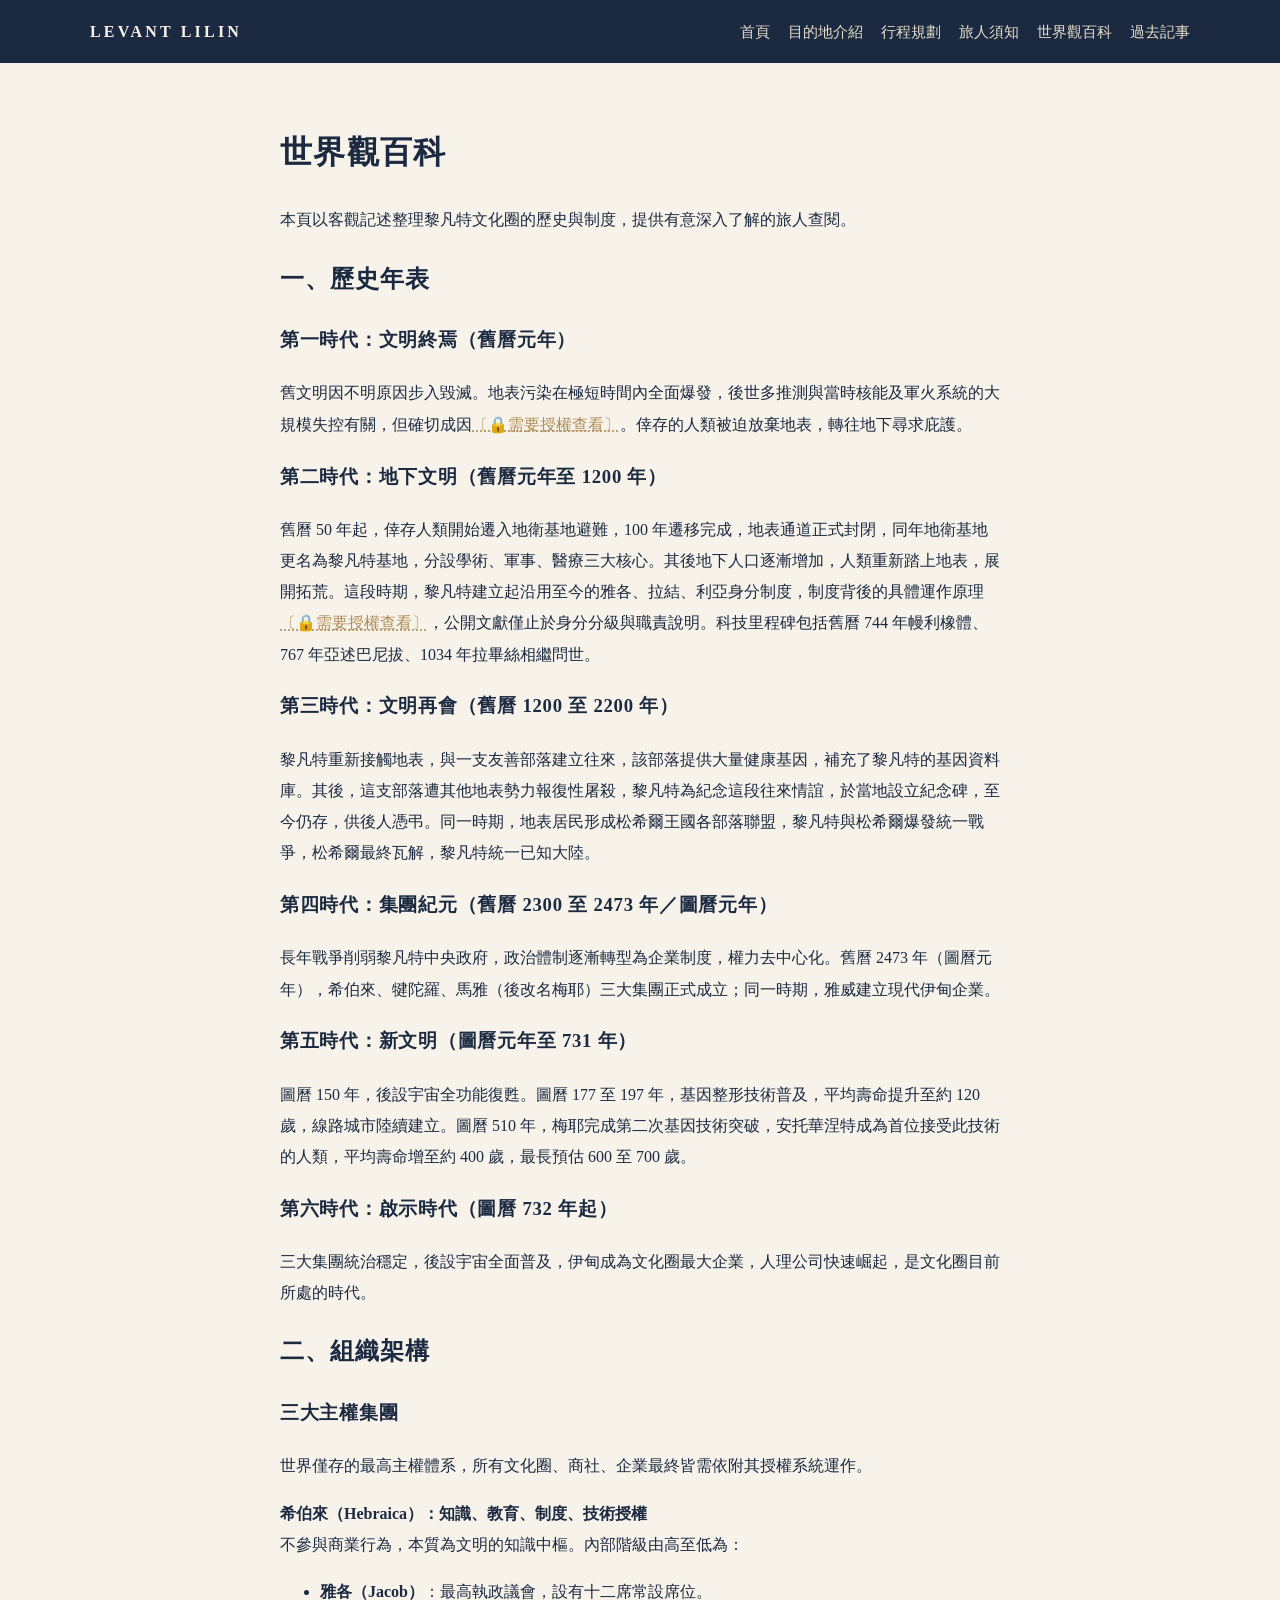
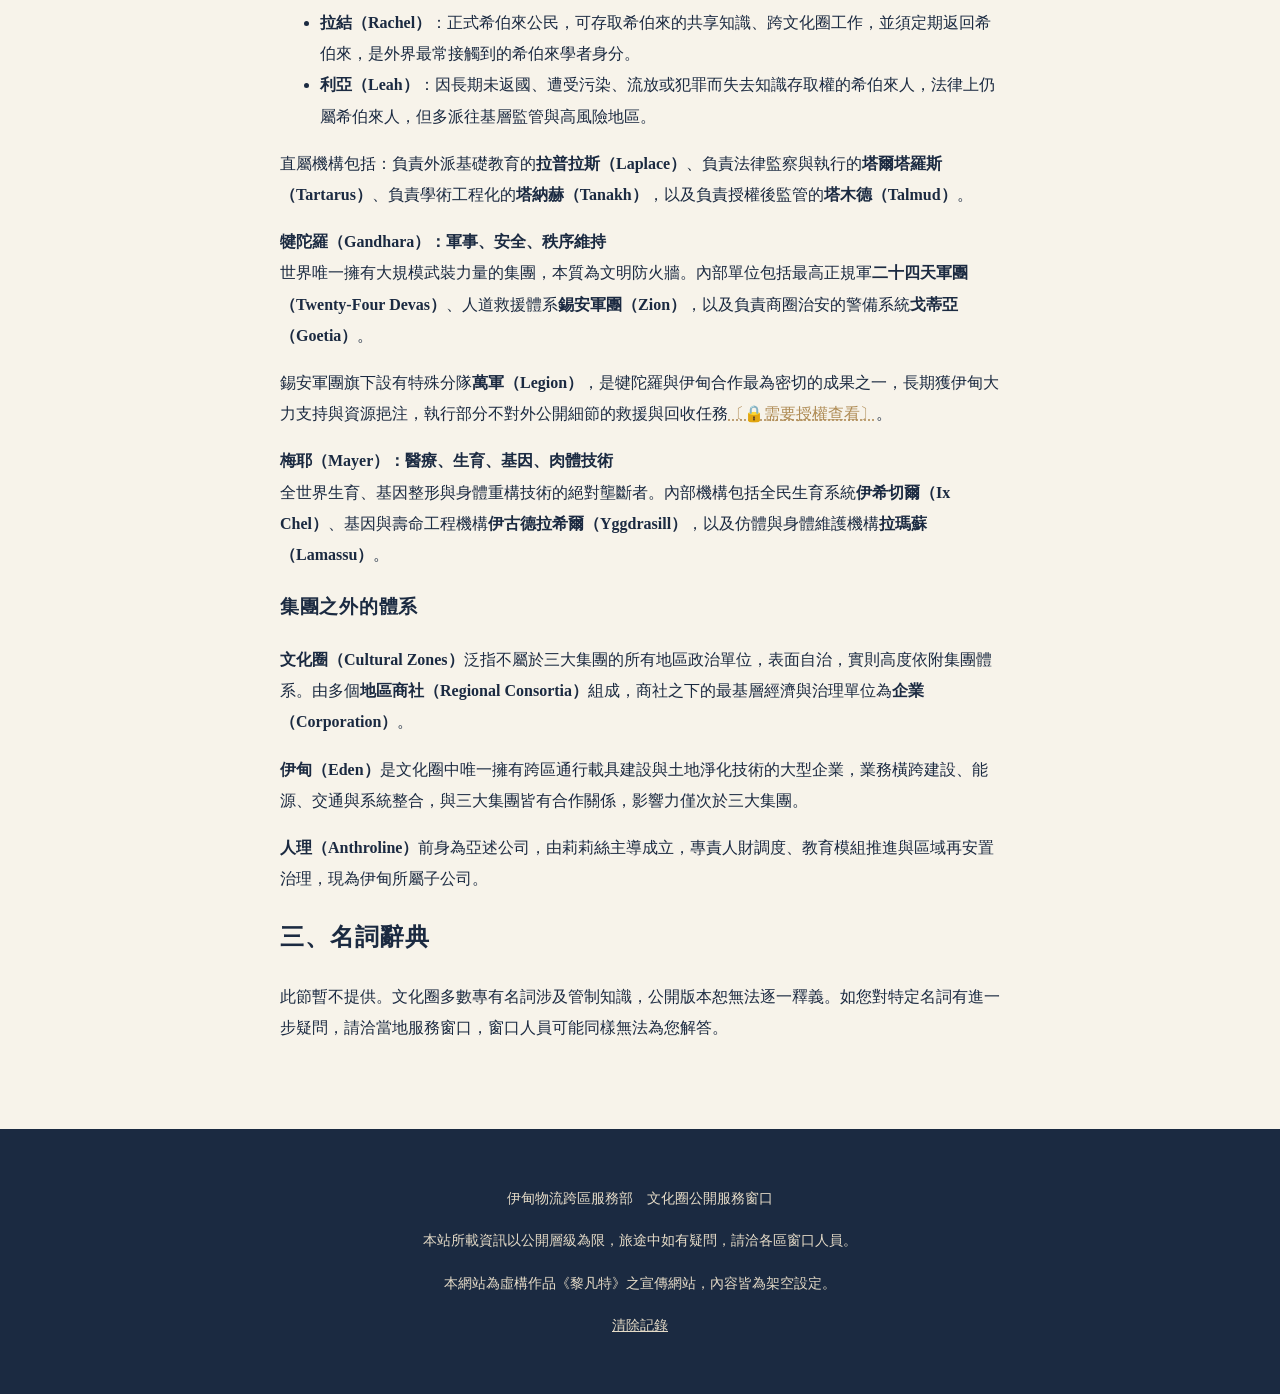
==== commit f648f6b6: "百科移除第十三雅各設定與對應鎖 Co-Authored-By: Claude Sonnet 5.5 <noreply@anthropic.com> Claude-Session: https://cl" ====
--- a/wiki.html
+++ b/wiki.html
@@ -27,7 +27,7 @@
 <p>世界僅存的最高主權體系，所有文化圈、商社、企業最終皆需依附其授權系統運作。</p>
 <p><strong>希伯來（Hebraica）：知識、教育、制度、技術授權</strong><br>不參與商業行為，本質為文明的知識中樞。內部階級由高至低為：</p>
 <ul>
-<li><strong>雅各（Jacob）</strong>：最高執政議會，十二席常設席位外加一名「第十三雅各」，後者為非常設席位，僅於重大異變時出現，其選定方式<a href="#" class="lock" data-lock="l3">〔🔒需要授權查看〕</a>。</li>
+<li><strong>雅各（Jacob）</strong>：最高執政議會，設有十二席常設席位。</li>
 <li><strong>拉結（Rachel）</strong>：正式希伯來公民，可存取希伯來的共享知識、跨文化圈工作，並須定期返回希伯來，是外界最常接觸到的希伯來學者身分。</li>
 <li><strong>利亞（Leah）</strong>：因長期未返國、遭受污染、流放或犯罪而失去知識存取權的希伯來人，法律上仍屬希伯來人，但多派往基層監管與高風險地區。</li></ul>
 <p>直屬機構包括：負責外派基礎教育的<strong>拉普拉斯（Laplace）</strong>、負責法律監察與執行的<strong>塔爾塔羅斯（Tartarus）</strong>、負責學術工程化的<strong>塔納赫（Tanakh）</strong>，以及負責授權後監管的<strong>塔木德（Talmud）</strong>。</p>
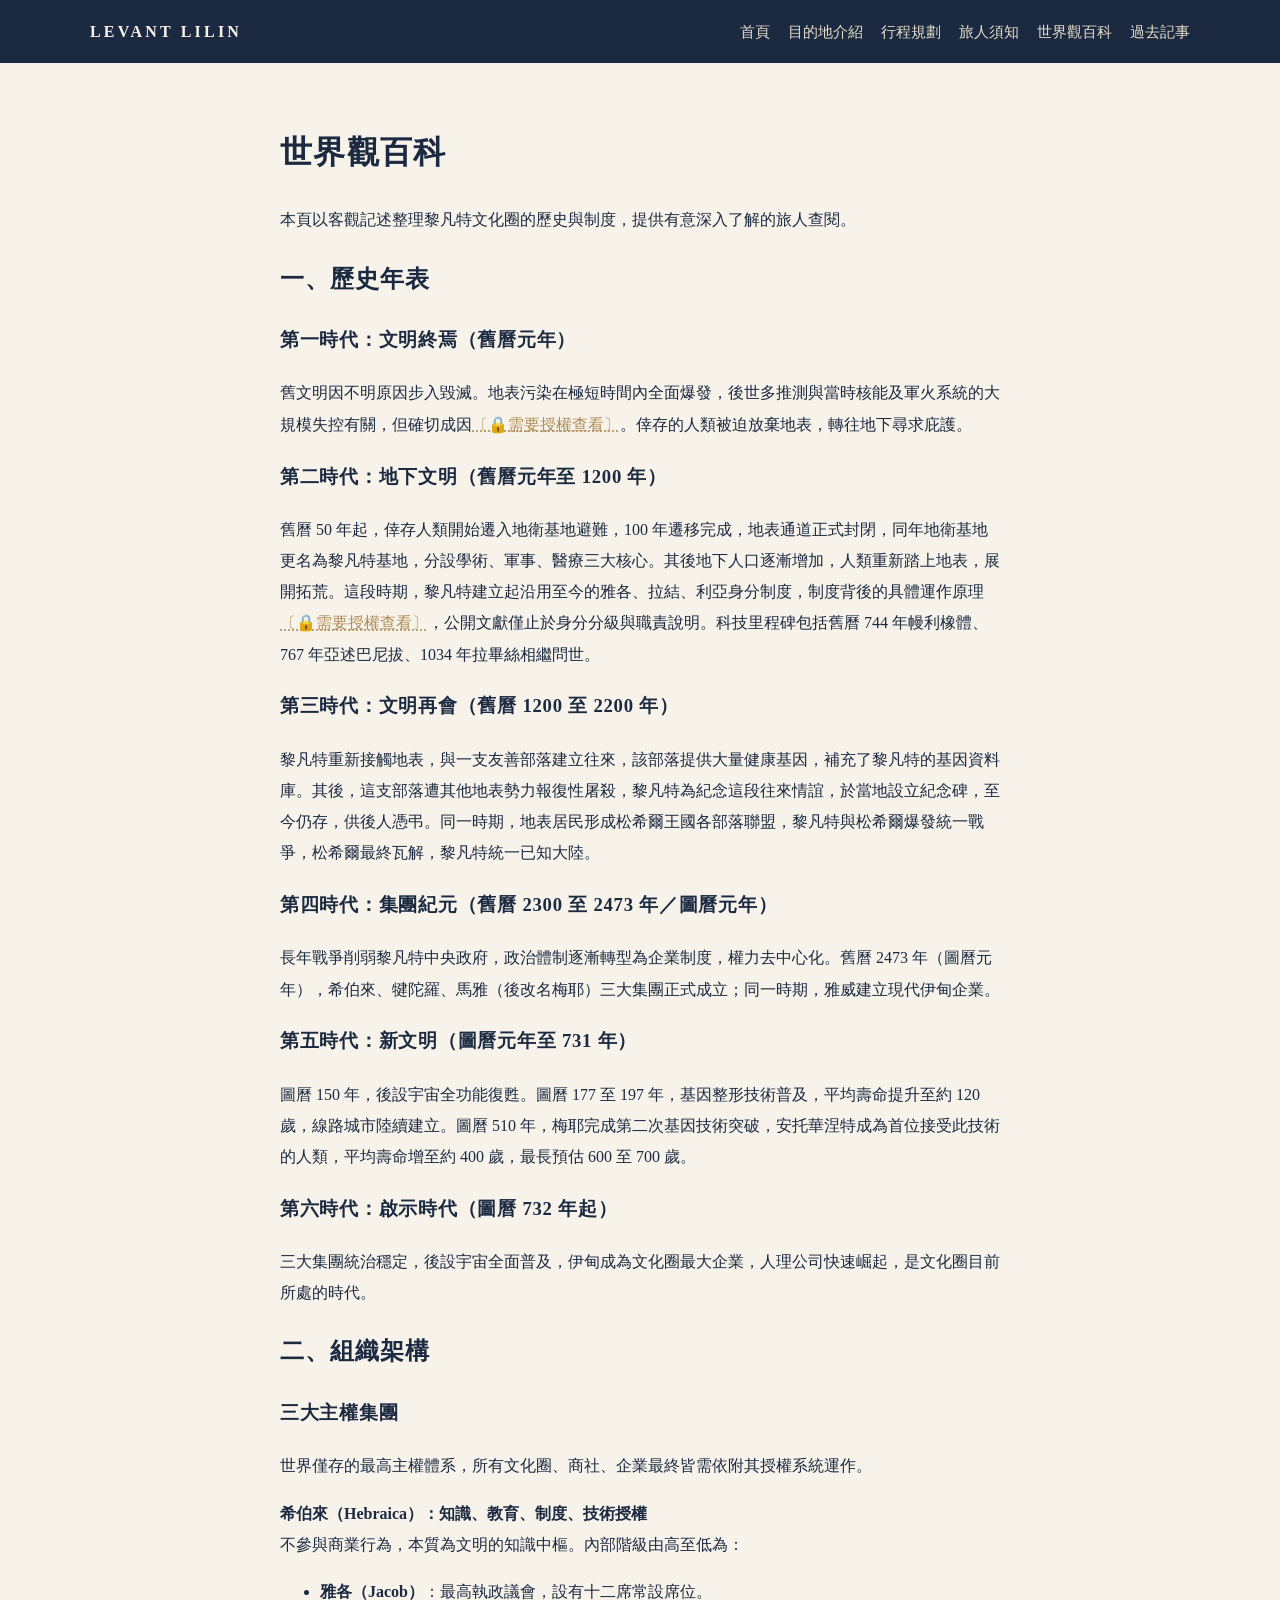
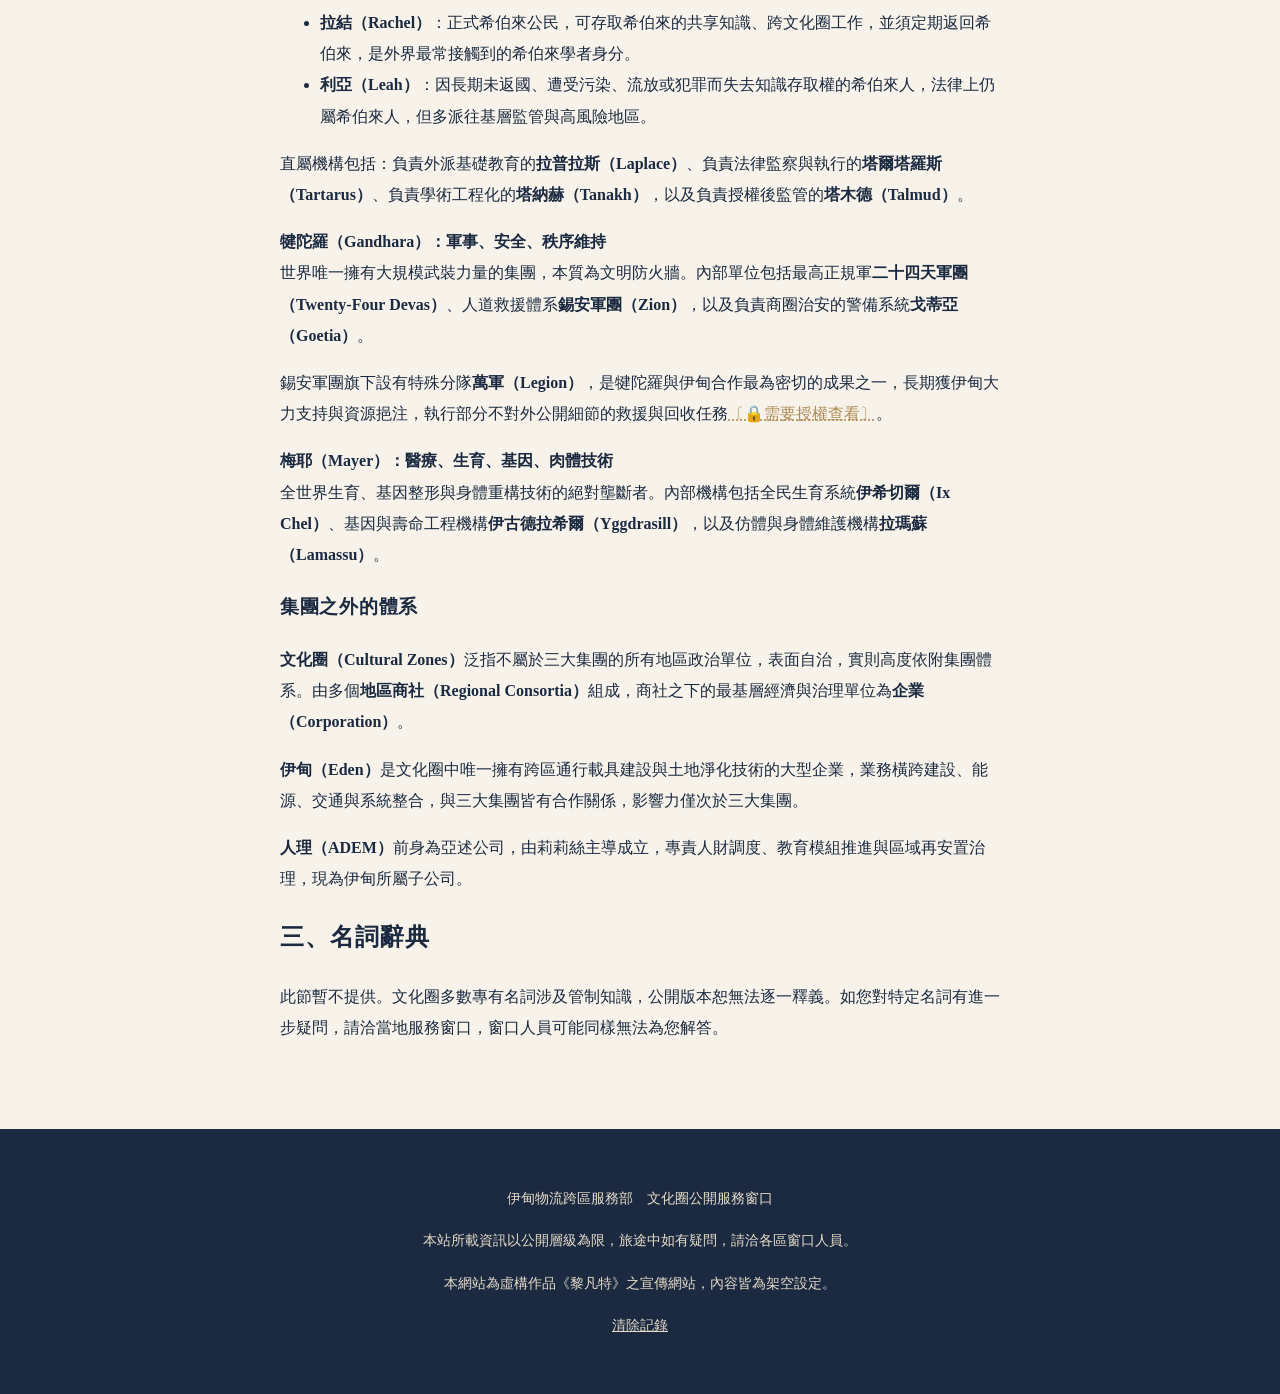
==== commit 0e66b7d7: "人理英文名改為 ADEM Co-Authored-By: Claude Sonnet 5.5 <noreply@anthropic.com> Claude-Session: https://claud" ====
--- a/wiki.html
+++ b/wiki.html
@@ -37,7 +37,7 @@
 <h3>集團之外的體系</h3>
 <p><strong>文化圈（Cultural Zones）</strong>泛指不屬於三大集團的所有地區政治單位，表面自治，實則高度依附集團體系。由多個<strong>地區商社（Regional Consortia）</strong>組成，商社之下的最基層經濟與治理單位為<strong>企業（Corporation）</strong>。</p>
 <p><strong>伊甸（Eden）</strong>是文化圈中唯一擁有跨區通行載具建設與土地淨化技術的大型企業，業務橫跨建設、能源、交通與系統整合，與三大集團皆有合作關係，影響力僅次於三大集團。</p>
-<p><strong>人理（Anthroline）</strong>前身為亞述公司，由莉莉絲主導成立，專責人財調度、教育模組推進與區域再安置治理，現為伊甸所屬子公司。</p>
+<p><strong>人理（ADEM）</strong>前身為亞述公司，由莉莉絲主導成立，專責人財調度、教育模組推進與區域再安置治理，現為伊甸所屬子公司。</p>
 <h2>三、名詞辭典</h2>
 <p>此節暫不提供。文化圈多數專有名詞涉及管制知識，公開版本恕無法逐一釋義。如您對特定名詞有進一步疑問，請洽當地服務窗口，窗口人員可能同樣無法為您解答。</p></main>
 <footer class="site">
